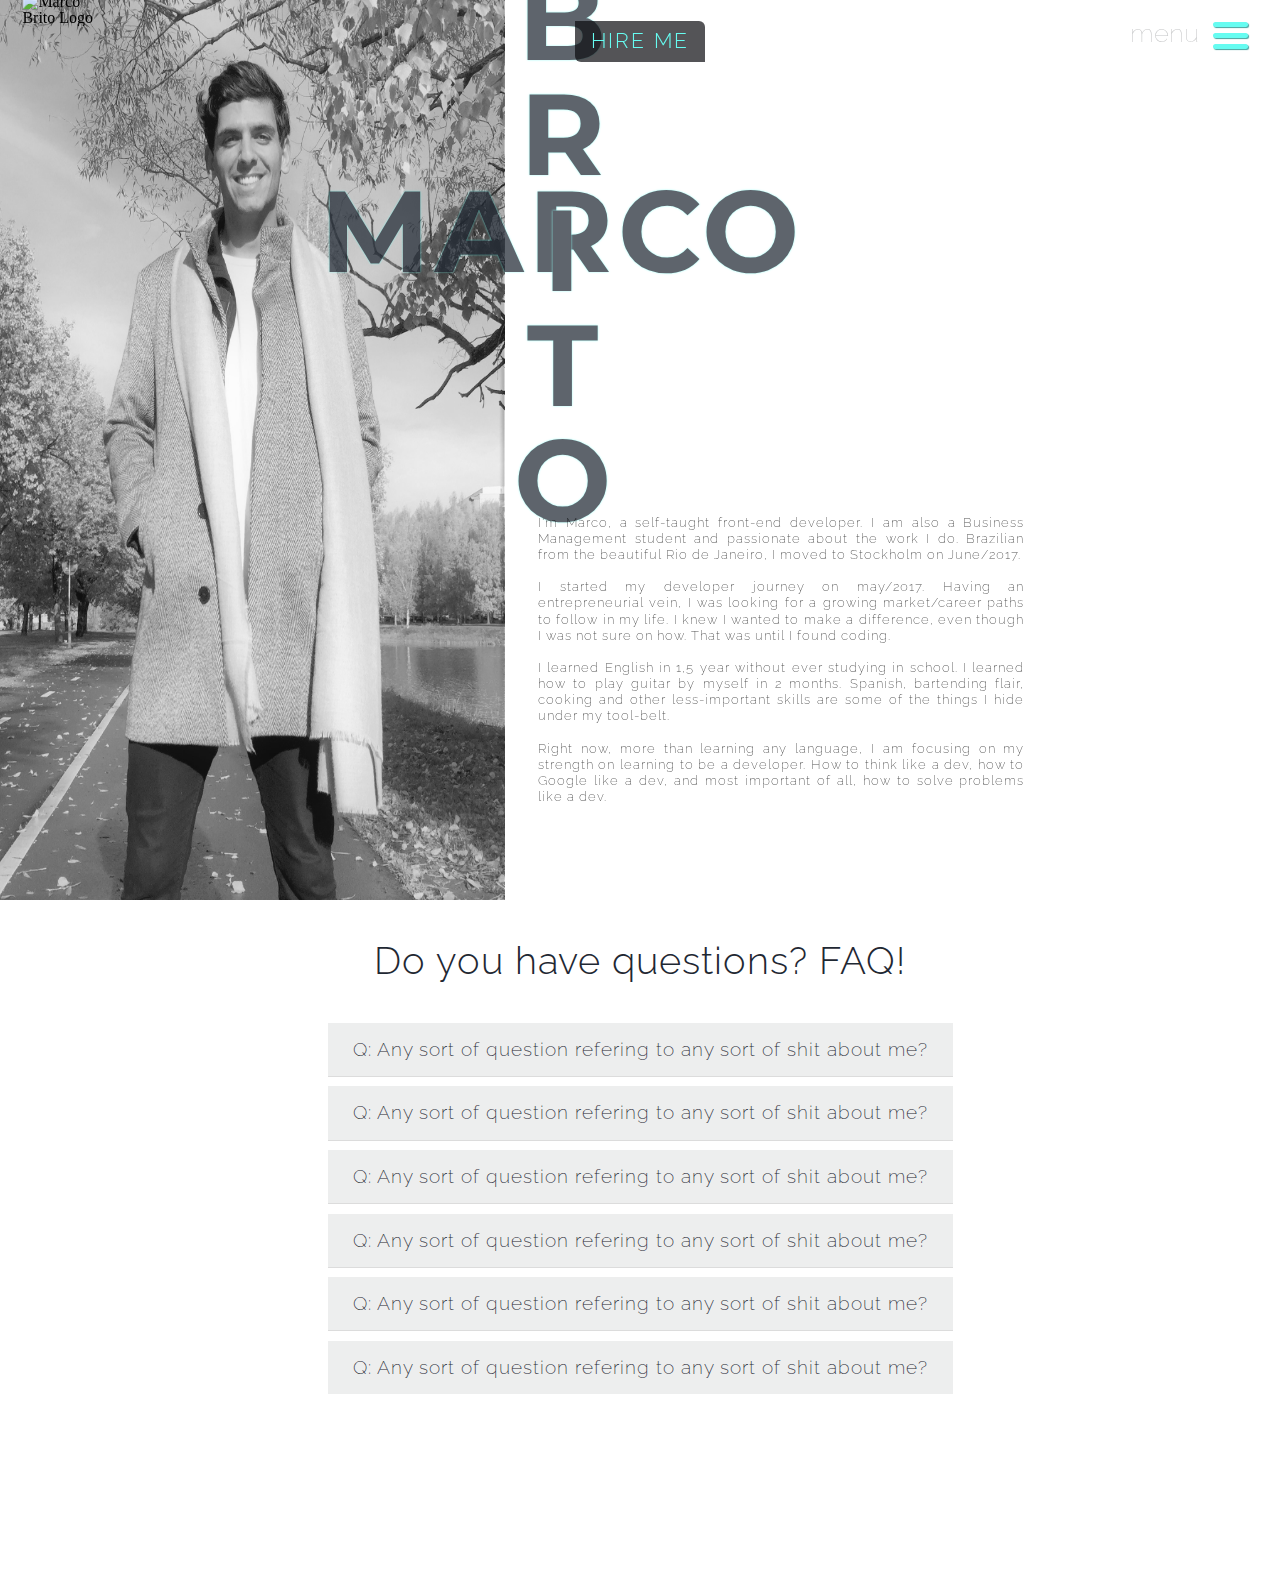
==== about.html @ 698af9b4 "changes \ about page" ====
<!DOCTYPE html>
<html lang="en-us"><!-- No indentation for root element -->

<head>
  <!-- Google Analytics -->
  <script async src="https://www.googletagmanager.com/gtag/js?id=UA-107699756-1"></script>
  <script>
    window.dataLayer = window.dataLayer || [];
    function gtag(){dataLayer.push(arguments);}
    gtag('js', new Date());
    gtag('config', 'UA-107699756-1');
  </script>
  <!-- SEO-related tags-->
  <meta name="description" content="Front-end developer based in Stockholm, Sweden.">
  <meta name="keywords" content="Web development, Developer, Code, Web Design, Designer, Front-end developer, Coding">  <!--End of SEO-related tags-->

  <meta charset="utf-8">
  <title>Marco Brito | Home</title>
  <meta name="viewport" content="initial-scale=1.0, width=device-width, maximum-scale=1.0, user-scalable=no"/>
  <link rel="shorcut icon" href="img/logo-black-trans.png" type="image/icon"/>
  <!-- Style -->
  <link rel="stylesheet" href="styles/master.css">
  <link href="https://fonts.googleapis.com/css?family=Raleway:400,100,300,700|Montserrat:100,200,300,400,700" rel="stylesheet"/>
  <link rel="stylesheet" href="https://cdnjs.cloudflare.com/ajax/libs/font-awesome/4.7.0/css/font-awesome.min.css">
  <link rel="stylesheet" href="styles/magic.css">
</head>

<body>
  <div id="sideNav" class="sideNav">
    <div class="navContent">
      <a href="index.html" id="home">Home</a>
      <a href="about.html" id="about">About</a>
      <a href="contact.html" id="contact">Work</a>
    </div><!--End navContent -->
    <div class="social-media">
      <a href="https://goo.gl/vkhPxv" target="_blank" class="fa fa-twitter"></a>
      <a href="mailto:marconmbrito@gmail.com" class="fa fa-google"></a>
      <a href="https://goo.gl/o7ZVeK" target="_blank" class="fa fa-github"></a>
      <a href="https://goo.gl/2CjpKu" target="_blank" class="fa fa-linkedin" s></a>
    </div> <!--End social-media ---->
  </div>  <!--End sideNav ------>

  <nav class="main-nav"><!--Nav that appears on main screen -->
    <a href="index.html"><img src="img/logo-blue-trans.png" alt="Marco Brito Logo" class="logo"></a>
    <a href="mailto:marconmbrito@gmail.com" class="hire">hire me</a>
    <div class="menu-icon">
      <div class="bar1"></div>
      <div class="bar2"></div>
      <div class="bar3"></div>
    </div><!-- End Menu-Icon  -->
  </nav><!-- End Nav -->

  <div class="container">
    <div class="about-intro">
      <img src="img/profile-bw.jpg" alt="Photo of Marco Brito">
      <div class="about-text">
        <h1  class="h1">Marco <br> <span>B<br>r<br>i<br>t<br>o</span></h1>
        <p  class="magictime spaceInDown">I'm Marco, a self-taught front-end developer. I am also a      Business Management student and passionate about the work I do. Brazilian from the beautiful Rio de Janeiro, I moved to Stockholm on June/2017. <br><br>

          I started my developer journey on may/2017. Having an entrepreneurial vein, I was looking for a growing market/career paths to follow in my life. I knew I wanted to make a difference, even though I was not sure on how. That was until I found coding.<br><br>

          I learned English in 1,5 year without ever studying in school. I learned how to play guitar by myself in 2 months. Spanish, bartending flair, cooking and other less-important skills are some of the things I hide under my tool-belt.<br><br>

          Right now, more than learning any language, I am focusing on my strength on learning to be a developer. How to think like a dev, how to Google like a dev, and most important of all, how to solve problems like a dev.
    </p>
      </div>
    </div>
    <div class="faq">
      <h2>Do you have questions? FAQ!</h2>
      <ul class="accordion">
        <li>
          <a href="javascript:void(0)" class="js-accordion-trigger">Q: Any sort of question refering to any sort of shit about me?</a>
          <ul class="submenu">
            <li>
              <a href="javascript:void(0)">A: Any sort of answer refering to any sort of shit about me.</a>
            </li>
          </ul>
        </li>
        <li>
          <a href="javascript:void(0)" class="js-accordion-trigger">Q: Any sort of question refering to any sort of shit about me?</a>
          <ul class="submenu">
            <li>
              <a href="javascript:void(0)">A: Any sort of answer refering to any sort of shit about me.</a>
            </li>
          </ul>
        </li>
        <li>
          <a href="javascript:void(0)" class="js-accordion-trigger">Q: Any sort of question refering to any sort of shit about me?</a>
          <ul class="submenu">
            <li>
              <a href="javascript:void(0)">A: Any sort of answer refering to any sort of shit about me.</a>
            </li>
          </ul>
        </li>
        <li>
          <a href="javascript:void(0)" class="js-accordion-trigger">Q: Any sort of question refering to any sort of shit about me?</a>
          <ul class="submenu">
            <li>
              <a href="javascript:void(0)">A: Any sort of answer refering to any sort of shit about me.</a>
            </li>
          </ul>
        </li>
        <li>
          <a href="javascript:void(0)" class="js-accordion-trigger">Q: Any sort of question refering to any sort of shit about me?</a>
          <ul class="submenu">
            <li>
              <a href="javascript:void(0)">A: Any sort of answer refering to any sort of shit about me.</a>
            </li>
          </ul>
        </li>
        <li>
          <a href="javascript:void(0)" class="js-accordion-trigger">Q: Any sort of question refering to any sort of shit about me?</a>
          <ul class="submenu">
            <li>
              <a href="javascript:void(0)">A: Any sort of answer refering to any sort of shit about me.</a>
            </li>
          </ul>
        </li>
      </ul>

    </div>
    <div class="quotes"></div>
  </div>


  <footer>
    <div class="social-media">
      <a href="https://goo.gl/vkhPxv" target="_blank" class="fa fa-twitter"></a>
      <a href="mailto:marconmbrito@gmail.com" class="fa fa-google"></a>
      <a href="https://goo.gl/o7ZVeK" target="_blank" class="fa fa-github"></a>
      <a href="https://goo.gl/2CjpKu" target="_blank" class="fa fa-linkedin" s></a>
    </div>
    <h2>&copy; 2017 - All rights reserved <br> Website handcrafted with love by the owner.<br><br>
    <a href="#"  class="top bounce"> &uArr;</a></h2>
    <div class="location">
        <i class="fa fa-map-marker" aria-hidden="true"></i>
          Stockholm, Sweden
    </div> <!--End of Location -->
  </footer>

  <!-- jQuery -->
  <script type="text/javascript" src="https://cdnjs.cloudflare.com/ajax/libs/jquery/3.2.1/jquery.min.js"></script>
  <!-- My Scripts -->
  <script type="text/javascript" src="js/pages.js"></script>
  <script type="text/javascript" src="js/script.js"></script>
</body>
</html>
---- styles/master.css ----
@charset "UTF-8";
html, body, div, span, applet, object, iframe,
h1, h2, h3, h4, h5, h6, p, blockquote, pre,
a, abbr, acronym, address, big, cite, code,
del, dfn, em, img, ins, kbd, q, s, samp,
small, strike, strong, sub, sup, tt, var,
b, u, i, center,
dl, dt, dd, ol, ul, li,
fieldset, form, label, legend,
table, caption, tbody, tfoot, thead, tr, th, td,
article, aside, canvas, details, embed,
figure, figcaption, footer, header, hgroup,
menu, nav, output, ruby, section, summary,
time, mark, audio, video {
  margin: 0;
  padding: 0;
  border: 0;
  font-size: 100%;
  font: inherit;
  vertical-align: baseline; }

/* HTML5 display-role reset for older browsers */
article, aside, details, figcaption, figure,
footer, header, hgroup, menu, nav, section {
  display: block; }

body {
  line-height: 1; }

ol, ul {
  list-style: none; }

blockquote, q {
  quotes: none; }

blockquote:before, blockquote:after,
q:before, q:after {
  content: '';
  content: none; }

table {
  border-collapse: collapse;
  border-spacing: 0; }

a {
  text-decoration: none;
  color: inherit; }

* {
  box-sizing: border-box;
  -moz-box-sizing: border-box; }

h1, body, html {
  margin: 0;
  padding: 0; }

.bounce {
  -moz-animation: bounce 2s infinite;
  -webkit-animation: bounce 2s infinite;
  animation: bounce 2s infinite; }

@keyframes bounce {
  0%, 20%, 50%, 80%, 100% {
    transform: translateY(0); }
  40% {
    transform: translateY(-30px); }
  60% {
    transform: translateY(-15px); } }
@keyframes fadeIn {
  0% {
    opacity: 0;
    margin-top: 500px; }
  30% {
    margin-top: 250px; }
  100% {
    margin-top: 1em;
    opacity: 1; } }
.sideNav {
  width: 100%;
  height: 0;
  position: fixed;
  z-index: 6;
  top: 0;
  right: 0;
  background: linear-gradient(rgba(31, 40, 51, 0.9) 0%, transparent 200%);
  overflow: hidden;
  -webkit-transition: all 500ms cubic-bezier(0.68, -0.55, 0.265, 1.55);
  -moz-transition: all 500ms cubic-bezier(0.68, -0.55, 0.265, 1.55);
  -o-transition: all 500ms cubic-bezier(0.68, -0.55, 0.265, 1.55);
  transition: all 500ms cubic-bezier(0.68, -0.55, 0.265, 1.55);
  display: flex;
  flex-direction: column;
  justify-content: space-around;
  align-items: center;
  text-align: center;
  font-family: "Raleway", sans-serif;
  font-size: 1.6em;
  font-weight: 300;
  line-height: 1;
  letter-spacing: 1px;
  text-transform: uppercase;
  color: #0b0c10; }
  .sideNav .navContent {
    margin-top: 50px; }
    .sideNav .navContent a {
      display: block;
      margin: 30px 0;
      border-radius: 3px;
      padding: 10px 12px;
      background: #66fcf1;
      -webkit-transition: all 200ms;
      -moz-transition: all 200ms;
      transition: all 200ms; }
      .sideNav .navContent a:hover {
        box-shadow: 0px 0px 0px 2px #c5c6c7, 0px 0px 0px 4px #66fcf1; }
      .sideNav .navContent a:active {
        box-shadow: 0px 0px 0px 1px #66fcf1 inset, 0px 0px 2px 3px #c5c6c7 inset; }
      .sideNav .navContent a:first-of-type {
        position: relative;
        left: 60px; }
      .sideNav .navContent a:last-of-type {
        position: relative;
        right: 60px; }
  .sideNav .social-media {
    display: flex;
    flex-direction: row;
    justify-content: center;
    align-items: center;
    text-align: center; }
    .sideNav .social-media a {
      padding: 0 10px;
      background: none;
      font-size: 1.3em;
      color: #c5c6c7; }
    .sideNav .social-media .fa-twitter:hover {
      color: #0084b4; }
    .sideNav .social-media .fa-github:hover {
      color: #6e5494; }
    .sideNav .social-media .fa-google:hover {
      color: #bd2c00; }
    .sideNav .social-media .fa-linkedin:hover {
      color: #00a0dc; }

.main-nav {
  display: flex;
  flex-direction: row;
  justify-content: center;
  align-items: center;
  position: fixed;
  width: 100%;
  z-index: 99;
  height: 60px;
  -webkit-transition: all 0.8s cubic-bezier(0.86, 0, 0.07, 1);
  -moz-transition: all 0.8s cubic-bezier(0.86, 0, 0.07, 1);
  transition: all 0.8s cubic-bezier(0.86, 0, 0.07, 1); }
  @media only screen and (min-width: 460px) {
    .main-nav {
      height: 75px; } }

.fixed {
  background: rgba(31, 40, 51, 0.7);
  box-shadow: 1px 1px 1px #0b0c10, 2px 2px 1px #45a29e; }

.menu-icon {
  position: absolute;
  right: 1em;
  top: 1em;
  z-index: 99;
  cursor: pointer;
  -webkit-transition: all 0.15s ease-out 0s;
  -moz-transition: all 0.15s ease-out 0s;
  transition: all 0.15s ease-out 0s; }
  .menu-icon:hover {
    opacity: 0.8; }
  @media only screen and (min-width: 780px) {
    .menu-icon {
      right: 2em; }
      .menu-icon::before {
        content: "menu";
        color: #c5c6c7;
        font-family: "Raleway", sans-serif;
        font-size: 1.6em;
        font-weight: 100;
        text-transform: lowercase;
        position: absolute;
        top: 0.2em;
        right: 1.9em; } }

.bar1, .bar2, .bar3 {
  width: 35px;
  height: 5px;
  background-color: #66fcf1;
  margin: 6px 0;
  transition: 0.4s;
  box-shadow: 1px 1px 1px #45a29e;
  border-radius: 6px; }

.rotate .bar1 {
  -webkit-transform: rotate(-45deg) translate(-9px, 6px);
  transform: rotate(-45deg) translate(-9px, 6px); }

.rotate .bar2 {
  opacity: 0;
  position: relative; }

.rotate .bar3 {
  -webkit-transform: rotate(45deg) translate(-8px, -8px);
  transform: rotate(45deg) translate(-8px, -8px); }

.hire {
  background: rgba(11, 12, 16, 0.7);
  color: #66fcf1;
  border-top-right-radius: 6px;
  border-bottom-left-radius: 6px;
  position: relative;
  top: 20px;
  font-family: "Raleway", sans-serif;
  font-size: 1em;
  font-weight: 300;
  line-height: 1.2;
  letter-spacing: 0.1em;
  text-transform: uppercase;
  padding: 0.4em 0.8em;
  position: relative;
  margin-top: 8px;
  top: 0px;
  left: 0px;
  -webkit-transition: all 300ms;
  -moz-transition: all 300ms;
  transition: all 300ms; }
  .hire:hover {
    box-shadow: 2px 2px 0px #66fcf1, 4px 4px 0px #0b0c10;
    top: -4px;
    left: -4px; }
  .hire:active {
    top: 4px;
    left: 4px;
    box-shadow: 0px 0px 0px #fcffff; }
  @media only screen and (min-width: 1200px) {
    .hire {
      margin-top: 0.4em;
      font-size: 1.3em; } }

.logo {
  width: 4em;
  height: auto;
  position: absolute;
  left: 1em;
  top: 0.4em;
  z-index: 99; }
  .logo:hover {
    opacity: 0.8; }
  @media only screen and (min-width: 460px) {
    .logo {
      width: 4.8em;
      top: -0.2em; } }
  @media only screen and (min-width: 780px) {
    .logo {
      left: 1.4em;
      width: 5.3em;
      top: -0.4em; } }

.header {
  width: 100%;
  height: 100vh;
  background: url();
  background-position: center center;
  background-repeat: no-repeat;
  background-size: cover;
  background-attachment: fixed;
  background-image: linear-gradient(rgba(11, 12, 16, 0.6) 0%, transparent 100%), linear-gradient(to top, rgba(11, 12, 16, 0.6) 0%, transparent 100%), url("../img/background.jpg");
  display: flex;
  flex-direction: column;
  justify-content: center;
  align-items: center;
  text-align: center; }

.hero-h1 {
  margin: auto;
  width: 100%;
  font-family: "Raleway", sans-serif;
  font-size: 1.3em;
  font-weight: 200;
  line-height: 1.2;
  letter-spacing: 4px;
  text-transform: uppercase;
  color: #c5c6c7; }
  @media only screen and (min-width: 460px) {
    .hero-h1 {
      font-size: 1.7em; } }
  .hero-h1 span {
    color: #66fcf1;
    text-shadow: 1px 1px 2px #45a29e;
    font-family: "Montserrat", sans-serif;
    font-size: 2.7em;
    font-weight: 600;
    line-height: auto;
    letter-spacing: auto;
    text-transform: uppercase; }
    @media only screen and (min-width: 460px) {
      .hero-h1 span {
        font-size: 3em; } }
    @media only screen and (min-width: 780px) {
      .hero-h1 span {
        font-size: 3.9em; } }
    @media only screen and (min-width: 1200px) {
      .hero-h1 span {
        font-size: 5.2em; } }

.arrow {
  width: 50px;
  position: relative;
  bottom: 40px;
  opacity: 0.7;
  display: none; }
  .arrow:hover {
    opacity: 1; }
  .arrow::before {
    content: "Find out more";
    width: 220px;
    height: 10px;
    font-family: "Raleway", sans-serif;
    font-size: 1.6em;
    font-weight: 200;
    color: #c5c6c7;
    position: absolute;
    right: -3.5em;
    bottom: 2em; }
  @media only screen and (min-width: 780px) {
    .arrow {
      display: block; } }

.intro {
  width: 100%;
  padding: 3em 0;
  background: rgba(197, 198, 199, 0.7); }
  .intro .intro-text {
    width: 90%;
    max-width: 900px;
    margin: auto;
    text-align: justify;
    font-family: "Raleway", sans-serif;
    font-size: 1.2em;
    font-weight: 300;
    line-height: 1.2; }
    @media only screen and (min-width: 460px) {
      .intro .intro-text {
        font-size: 1.5; } }

.grid {
  display: flex;
  flex-direction: row;
  justify-content: space-between;
  align-items: flex-start;
  text-align: center;
  flex-wrap: wrap;
  width: 90%;
  max-width: 980px;
  margin: 3em auto; }
  .grid .grid-item {
    width: 100%;
    margin: 1em auto;
    text-align: left;
    border: 0;
    box-shadow: inset 0px 0px 2px #1f2833;
    border-radius: 6px;
    border: 1px solid #66fcf1;
    padding: 10px; }
    @media only screen and (min-width: 460px) {
      .grid .grid-item {
        width: 48%;
        padding: 10px;
        margin: 0 0.2em;
        height: 270px; } }
    @media only screen and (min-width: 780px) {
      .grid .grid-item {
        border-bottom: 1px solid #0b0c10;
        width: 32%;
        opacity: 0; } }
    @media only screen and (min-width: 1200px) {
      .grid .grid-item {
        height: 240px; } }
  .grid .is-visible {
    animation: fadeIn 1000ms ease-in forwards;
    -webkit-animation: fadeIn 1000ms ease-in forwards;
    -moz-animation: fadeIn 1000ms ease-in forwards;
    text-align: center; }
    .grid .is-visible h2 {
      font-size: 1.2em;
      font-weight: 400;
      margin: 0.5em auto;
      text-shadow: 0.3px 0px 1px #45a29e; }
    .grid .is-visible p {
      font-weight: 100px;
      text-align: justify; }

.no-b {
  border-bottom: 0px !important; }

.mobile::before {
  font-family: FontAwesome;
  content: "";
  font-size: 1.5em;
  margin-right: 0.1em;
  position: relative;
  top: 5px; }

.ui::before {
  content: "UI -";
  margin-right: 0.5em; }

.ux::before {
  content: "UX -";
  margin-right: 0.5em; }

.journey {
  overflow: hidden;
  max-width: 980px;
  margin: 3em auto; }
  .journey-intro {
    max-width: 700px;
    margin: 3em auto;
    text-align: center;
    padding: 0 10px; }
    .journey-intro h2 {
      font-size: 2em;
      font-weight: 300;
      margin: 0.2em auto; }
    .journey-intro p {
      text-align: justify; }

.about-text {
  width: 100%;
  margin: 2.5em auto 0.5em;
  padding: 0 1em;
  text-align: justify;
  flex-direction: column;
  justify-content: space-evenly;
  flex-wrap: wrap;
  align-items: center;
  align-content: flex-start; }

.about-text p, .text-wrap {
  max-width: 500px;
  flex: 1; }

.timeline {
  position: relative; }

.timeline::after {
  content: "";
  position: absolute;
  width: 4px;
  background-color: rgba(31, 40, 51, 0.6);
  top: 0;
  bottom: 0;
  left: 50%;
  margin-left: -1px; }

.wrap {
  padding: 10px 40px;
  position: relative;
  width: 50%; }

.wrap::after {
  content: "";
  position: absolute;
  width: 25px;
  height: 25px;
  right: -15px;
  background-color: #fff;
  border: 2px solid rgba(31, 40, 51, 0.6);
  top: 15px;
  border-radius: 50%;
  z-index: 1; }

.left {
  left: 0; }

.right {
  left: 50%; }

.left::before {
  content: " ";
  height: 0;
  position: absolute;
  top: 22px;
  width: 0;
  z-index: 1;
  right: 30px;
  border: medium solid rgba(31, 40, 51, 0.6);
  border-width: 8px 0 8px 8px;
  border-color: transparent transparent transparent rgba(31, 40, 51, 0.6); }

.right::before {
  content: " ";
  height: 0;
  position: absolute;
  top: 22px;
  width: 0;
  z-index: 1;
  left: 30px;
  border: medium solid rgba(31, 40, 51, 0.6);
  border-width: 8px 8px 8px 0;
  border-color: transparent rgba(31, 40, 51, 0.6) transparent transparent; }

.right::after {
  left: -14px; }

.content {
  max-width: 400px;
  padding: 20px 30px;
  border: 2px solid rgba(31, 40, 51, 0.6);
  position: relative;
  border-radius: 6px; }
  .content h3 {
    font-size: 1.2;
    font-weight: 300;
    margin: 0 auto 0.5em; }

@media all and (max-width: 650px) {
  /* This makes the timeline responsive */
  #about-container {
    width: 100%; }

  .timeline::after {
    left: 31px; }

  .wrap {
    width: 100%;
    padding-left: 70px;
    padding-right: 25px; }

  .wrap::before {
    left: 60px;
    border-width: 8px 8px 8px 0;
    border-color: transparent rgba(31, 40, 51, 0.6) transparent transparent; }

  .left::after, .right::after {
    left: 15px; }

  .right {
    left: 0%; }

  .content {
    padding: 10px 5px; } }
.reviews {
  width: 100%;
  height: 60vh;
  background: url("../img/house2.jpg");
  background-position: center center;
  background-repeat: no-repeat;
  background-size: cover;
  background-attachment: fixed;
  margin: 2em auto auto;
  color: #c5c6c7;
  display: flex;
  flex-direction: column;
  justify-content: center;
  align-items: center;
  text-align: center; }
  .reviews blockquote {
    font-size: 1.5em;
    font-weight: 300;
    width: 100%;
    margin: auto;
    padding: 0.3em;
    text-align: center; }
    .reviews blockquote::before {
      content: "“";
      font-family: "Montserrat", sans-serif;
      width: 10px;
      height: 10px;
      position: relative;
      bottom: 20px;
      left: 45.5%;
      font-size: 3em;
      font-weight: bold;
      color: #66fcf1; }
    .reviews blockquote cite {
      text-align: right;
      display: block;
      padding-right: 1em;
      font-size: 0.6em;
      font-weight: 100; }
      @media only screen and (min-width: 1200px) {
        .reviews blockquote cite {
          margin-right: 1.3em; } }
    @media only screen and (min-width: 780px) {
      .reviews blockquote {
        font-size: 1.9em; } }

.bedges {
  width: 100%;
  height: auto;
  background: rgba(197, 198, 199, 0.2);
  display: flex;
  flex-direction: row;
  justify-content: space-between;
  align-items: flex-start;
  text-align: center;
  flex: 1;
  flex-wrap: wrap;
  padding: 1em 0;
  overflow: hidden;
  margin-bottom: 8em;
  z-index: 1;
  -webkit-box-shadow: #0b0c10 0 1px 20px 0;
  -moz-box-shadow: #0b0c10 0 1px 20px 0;
  box-shadow: #0b0c10 0 1px 20px 0; }
  .bedges .slideshow, .bedges .b-text {
    width: 90%;
    margin: 0 auto; }
    @media only screen and (min-width: 780px) {
      .bedges .slideshow, .bedges .b-text {
        width: 49%;
        order: -1; } }

.slide-image {
  max-width: 100%; }
  .slide-image h4 {
    font-size: 1.4em;
    font-weight: 300;
    margin: 1em 0 0 0.5em;
    padding: 0.2em; }
  .slide-image img {
    width: 220px;
    height: 270px; }

.b-text {
  color: #1f2833;
  margin: 1em 0;
  padding: 0;
  width: 100%;
  padding: 5px;
  order: -2; }
  .b-text p {
    text-align: justify;
    max-width: 600px;
    letter-spacing: 1px;
    line-height: 1.2; }
    .b-text p a {
      font-weight: bold;
      opacity: 0.5;
      color: #66fcf1; }
      .b-text p a:hover {
        opacity: 1; }
  .b-text h3 {
    font-size: 1.6em;
    font-weight: 300;
    margin: 0.8em auto 0.8em; }

footer {
  font-family: "Raleway", sans-serif;
  font-size: 1em;
  font-weight: 200;
  display: flex;
  flex-direction: row;
  justify-content: center;
  align-items: center;
  text-align: center;
  z-index: -1;
  position: fixed;
  left: 0;
  bottom: 0;
  right: 0;
  min-height: 10em;
  background-attachment: fixed;
  background-size: cover;
  background: rgba(31, 40, 51, 0.9);
  color: #c5c6c7;
  padding: 10px; }
  footer .location, footer .social-media {
    display: none; }
  @media only screen and (min-width: 780px) {
    footer {
      justify-content: space-evenly;
      font-size: 1.2em;
      min-height: 8em; }
      footer .location, footer .social-media {
        display: block; } }
  footer .social-media a {
    margin: 0 0.1em;
    font-size: 1.5em; }
  footer .social-media .fa-twitter:hover {
    color: #0084b4; }
  footer .social-media .fa-github:hover {
    color: #6e5494; }
  footer .social-media .fa-google:hover {
    color: #bd2c00; }
  footer .social-media .fa-linkedin:hover {
    color: #00a0dc; }

.top {
  position: fixed;
  bottom: 15px;
  right: 15px;
  font-size: 2em; }

.main-content {
  font-family: "Raleway", sans-serif;
  font-size: 1.2em;
  font-weight: 200;
  text-align: justify;
  z-index: 1;
  background: #fff; }

.about-intro {
  font-family: "Raleway", sans-serif;
  font-size: 1.2em;
  font-weight: 200;
  line-height: 1.2;
  letter-spacing: 1px;
  width: 100%;
  display: flex;
  flex-direction: row;
  justify-content: center;
  align-items: flex-end;
  flex-wrap: wrap;
  overflow: hidden; }
  .about-intro img {
    margin-top: 4em;
    width: 100%;
    height: 100%;
    height: 700px;
    position: relative;
    opacity: 0;
    right: 15em; }
    @media only screen and (min-width: 780px) {
      .about-intro img {
        min-height: 100vh;
        width: 40%;
        margin: 0; } }
  .about-intro .about-text {
    display: flex;
    flex-direction: column;
    justify-content: space-between;
    text-align: center;
    width: 100%;
    text-align: justify; }
    @media only screen and (min-width: 780px) {
      .about-intro .about-text {
        width: 60%; } }
    .about-intro .about-text h1 {
      font-family: "Montserrat", sans-serif;
      font-size: 3em;
      font-weight: bold;
      line-height: 1;
      letter-spacing: 5px;
      text-transform: uppercase;
      color: #1f2833;
      text-shadow: 0px 0px 2px #66fcf1;
      text-align: center;
      position: absolute;
      top: 0.9em;
      left: 0; }
      .about-intro .about-text h1 span {
        position: absolute;
        top: -1em;
        left: 40%;
        top: -4em; }
      @media only screen and (min-width: 460px) {
        .about-intro .about-text h1 {
          font-size: 4em; } }
      @media only screen and (min-width: 780px) {
        .about-intro .about-text h1 {
          position: absolute;
          top: 1.5em;
          left: 21%;
          font-size: 5em; } }
      @media only screen and (min-width: 1200px) {
        .about-intro .about-text h1 {
          font-size: 6em;
          left: 25%;
          opacity: 0; } }
    .about-intro .about-text p {
      font-size: 0.9em;
      padding: 1em 0.5em; }
      @media only screen and (min-width: 780px) {
        .about-intro .about-text p {
          width: 70%;
          font-size: 0.7em;
          margin-bottom: 10%; } }
      @media only screen and (min-width: 1200px) {
        .about-intro .about-text p {
          margin-bottom: 10%; } }
      @media only screen and (min-width: 1500px) {
        .about-intro .about-text p {
          margin-bottom: 10%; } }

.accordion {
  padding: 0; }
  .accordion ul {
    margin: 0;
    padding: 0; }
  .accordion li {
    border-bottom: 1px solid gainsboro;
    list-style: none;
    background-color: rgba(197, 198, 199, 0.3);
    margin: 0.5em 0; }
    .accordion li > a {
      display: block;
      padding: 15px;
      text-decoration: none; }
    .accordion li:last-child {
      border: 0; }
    .accordion li:focus, .accordion li:hover {
      background-color: #fbfbfb; }
  .accordion ul.submenu {
    display: none; }
    .accordion ul.submenu li {
      background-color: #e9e9e9;
      font-weight: 300; }
      .accordion ul.submenu li:first-child {
        border-top: 1px solid gainsboro;
        box-shadow: inset 0 1px 1px #d9d9d9; }
      .accordion ul.submenu li:focus, .accordion ul.submenu li:hover {
        background-color: #eeeeee; }
  .accordion .is-expanded {
    display: block;
    padding-bottom: 0; }

.faq {
  width: 90%;
  max-width: 625px;
  margin: 2em auto 8em;
  text-align: center;
  padding-bottom: 2em;
  font-family: "Raleway", sans-serif;
  font-size: 1.2em;
  font-weight: 200;
  line-height: 1.2;
  letter-spacing: 1px;
  color: #1f2833; }
  .faq h2 {
    font-size: 2em;
    margin: 1em auto;
    font-weight: 300; }

.container {
  width: 100%;
  background: #fff;
  margin-bottom: 9em; }

/*# sourceMappingURL=master.css.map */
---- styles/magic.css ----
.magictime{animation-duration:1s;animation-fill-mode:both}.puffIn{animation-name:puffIn}@keyframes puffIn{0%{opacity:0;transform-origin:50% 50%;transform:scale(2,2);filter:blur(2px)}100%{opacity:1;transform-origin:50% 50%;transform:scale(1,1);filter:blur(0)}}.puffOut{animation-name:puffOut}@keyframes puffOut{0%{opacity:1;transform-origin:50% 50%;transform:scale(1,1);filter:blur(0)}100%{opacity:0;transform-origin:50% 50%;transform:scale(2,2);filter:blur(2px)}}.vanishIn{animation-name:vanishIn}@keyframes vanishIn{0%{opacity:0;transform-origin:50% 50%;transform:scale(2,2);filter:blur(90px)}100%{opacity:1;transform-origin:50% 50%;transform:scale(1,1);filter:blur(0)}}.vanishOut{animation-name:vanishOut}@keyframes vanishOut{0%{opacity:1;transform-origin:50% 50%;transform:scale(1,1);filter:blur(0)}100%{opacity:0;transform-origin:50% 50%;transform:scale(2,2);filter:blur(20px)}}.boingInUp{animation-name:boingInUp}@keyframes boingInUp{0%{opacity:0;transform-origin:50% 0;transform:perspective(800px) rotateX(-90deg)}50%{opacity:1;transform-origin:50% 0;transform:perspective(800px) rotateX(50deg)}100%{opacity:1;transform-origin:50% 0;transform:perspective(800px) rotateX(0)}}.boingOutDown{animation-name:boingOutDown}@keyframes boingOutDown{0%{opacity:1;transform-origin:100% 100%;transform:perspective(800px) rotateX(0) rotateY(0)}20%{opacity:1;transform-origin:100% 100%;transform:perspective(800px) rotateX(0) rotateY(10deg)}30%{opacity:1;transform-origin:0 100%;transform:perspective(800px) rotateX(0) rotateY(0)}40%{opacity:1;transform-origin:0 100%;transform:perspective(800px) rotateX(10deg) rotateY(10deg)}100%{opacity:0;transform-origin:100% 100%;transform:perspective(800px) rotateX(90deg) rotateY(0)}}.bombLeftOut{animation-name:bombLeftOut}@keyframes bombLeftOut{0%{opacity:1;transform-origin:50% 50%;transform:rotate(0);filter:blur(0)}50%{opacity:1;transform-origin:-100% 50%;transform:rotate(-160deg);filter:blur(0)}100%{opacity:0;transform-origin:-100% 50%;transform:rotate(-160deg);filter:blur(20px)}}.bombRightOut{animation-name:bombRightOut}@keyframes bombRightOut{0%{opacity:1;transform-origin:50% 50%;transform:rotate(0);filter:blur(0)}50%{opacity:1;transform-origin:200% 50%;transform:rotate(160deg);filter:blur(0)}100%{opacity:0;transform-origin:200% 50%;transform:rotate(160deg);filter:blur(20px)}}.magic{animation-name:magic}@keyframes magic{0%{opacity:1;transform-origin:100% 200%;transform:scale(1,1) rotate(0)}100%{opacity:0;transform-origin:200% 500%;transform:scale(0,0) rotate(270deg)}}.swap{animation-name:swap}@keyframes swap{0%{opacity:0;transform-origin:0 100%;transform:scale(0,0) translate(-700px,0)}100%{opacity:1;transform-origin:100% 100%;transform:scale(1,1) translate(0,0)}}.twisterInDown{animation-name:twisterInDown}@keyframes twisterInDown{0%{opacity:0;transform-origin:0 100%;transform:scale(0,0) rotate(360deg) translateY(-100%)}30%{transform-origin:0 100%;transform:scale(0,0) rotate(360deg) translateY(-100%)}100%{opacity:1;transform-origin:100% 100%;transform:scale(1,1) rotate(0) translateY(0)}}.twisterInUp{animation-name:twisterInUp}@keyframes twisterInUp{0%{opacity:0;transform-origin:100% 0;transform:scale(0,0) rotate(360deg) translateY(100%)}30%{transform-origin:100% 0;transform:scale(0,0) rotate(360deg) translateY(100%)}100%{opacity:1;transform-origin:0 0;transform:scale(1,1) rotate(0) translateY(0)}}.foolishIn{animation-name:foolishIn}@keyframes foolishIn{0%{opacity:0;transform-origin:50% 50%;transform:scale(0,0) rotate(360deg)}20%{opacity:1;transform-origin:0 100%;transform:scale(.5,.5) rotate(0)}40%{opacity:1;transform-origin:100% 100%;transform:scale(.5,.5) rotate(0)}60%{opacity:1;transform-origin:0;transform:scale(.5,.5) rotate(0)}80%{opacity:1;transform-origin:0 0;transform:scale(.5,.5) rotate(0)}100%{opacity:1;transform-origin:50% 50%;transform:scale(1,1) rotate(0)}}.foolishOut{animation-name:foolishOut}@keyframes foolishOut{0%{opacity:1;transform-origin:50% 50%;transform:scale(1,1) rotate(360deg)}20%{opacity:1;transform-origin:0 0;transform:scale(.5,.5) rotate(0)}40%{opacity:1;transform-origin:100% 0;transform:scale(.5,.5) rotate(0)}60%{opacity:1;transform-origin:0;transform:scale(.5,.5) rotate(0)}80%{opacity:1;transform-origin:0 100%;transform:scale(.5,.5) rotate(0)}100%{opacity:0;transform-origin:50% 50%;transform:scale(0,0) rotate(0)}}.holeOut{animation-name:holeOut}@keyframes holeOut{0%{opacity:1;transform-origin:50% 50%;transform:scale(1,1) rotateY(0)}100%{opacity:0;transform-origin:50% 50%;transform:scale(0,0) rotateY(180deg)}}.swashIn{animation-name:swashIn}@keyframes swashIn{0%{opacity:0;transform-origin:50% 50%;transform:scale(0,0)}90%{opacity:1;transform-origin:50% 50%;transform:scale(.9,.9)}100%{opacity:1;transform-origin:50% 50%;transform:scale(1,1)}}.swashOut{animation-name:swashOut}@keyframes swashOut{0%{opacity:1;transform-origin:50% 50%;transform:scale(1,1)}80%{opacity:1;transform-origin:50% 50%;transform:scale(.9,.9)}100%{opacity:0;transform-origin:50% 50%;transform:scale(0,0)}}.spaceInDown{animation-name:spaceInDown}@keyframes spaceInDown{0%{opacity:0;transform-origin:50% 100%;transform:scale(.2) translate(0,200%)}100%{opacity:1;transform-origin:50% 100%;transform:scale(1) translate(0,0)}}.spaceInLeft{animation-name:spaceInLeft}@keyframes spaceInLeft{0%{opacity:0;transform-origin:0 50%;transform:scale(.2) translate(-200%,0)}100%{opacity:1;transform-origin:0 50%;transform:scale(1) translate(0,0)}}.spaceInRight{animation-name:spaceInRight}@keyframes spaceInRight{0%{opacity:0;transform-origin:100% 50%;transform:scale(.2) translate(200%,0)}100%{opacity:1;transform-origin:100% 50%;transform:scale(1) translate(0,0)}}.spaceInUp{animation-name:spaceInUp}@keyframes spaceInUp{0%{opacity:0;transform-origin:50% 0;transform:scale(.2) translate(0,-200%)}100%{opacity:1;transform-origin:50% 0;transform:scale(1) translate(0,0)}}.spaceOutDown{animation-name:spaceOutDown}@keyframes spaceOutDown{0%{opacity:1;transform-origin:50% 100%;transform:scale(1) translate(0,0)}100%{opacity:0;transform-origin:50% 100%;transform:scale(.2) translate(0,200%)}}.spaceOutLeft{animation-name:spaceOutLeft}@keyframes spaceOutLeft{0%{opacity:1;transform-origin:0 50%;transform:scale(1) translate(0,0)}100%{opacity:0;transform-origin:0 50%;transform:scale(.2) translate(-200%,0)}}.spaceOutRight{animation-name:spaceOutRight}@keyframes spaceOutRight{0%{opacity:1;transform-origin:100% 50%;transform:scale(1) translate(0,0)}100%{opacity:0;transform-origin:100% 50%;transform:scale(.2) translate(200%,0)}}.spaceOutUp{animation-name:spaceOutUp}@keyframes spaceOutUp{0%{opacity:1;transform-origin:50% 0;transform:scale(1) translate(0,0)}100%{opacity:0;transform-origin:50% 0;transform:scale(.2) translate(0,-200%)}}.perspectiveDown{animation-name:perspectiveDown}@keyframes perspectiveDown{0%{transform-origin:0 100%;transform:perspective(800px) rotateX(0)}100%{transform-origin:0 100%;transform:perspective(800px) rotateX(-180deg)}}.perspectiveDownReturn{animation-name:perspectiveDownReturn}@keyframes perspectiveDownReturn{0%{transform-origin:0 100%;transform:perspective(800px) rotateX(-180deg)}100%{transform-origin:0 100%;transform:perspective(800px) rotateX(0)}}.perspectiveLeft{animation-name:perspectiveLeft}@keyframes perspectiveLeft{0%{transform-origin:0 0;transform:perspective(800px) rotateY(0)}100%{transform-origin:0 0;transform:perspective(800px) rotateY(-180deg)}}.perspectiveLeftReturn{animation-name:perspectiveLeftReturn}@keyframes perspectiveLeftReturn{0%{transform-origin:0 0;transform:perspective(800px) rotateY(-180deg)}100%{transform-origin:0 0;transform:perspective(800px) rotateY(0)}}.perspectiveRight{animation-name:perspectiveRight}@keyframes perspectiveRight{0%{transform-origin:100% 0;transform:perspective(800px) rotateY(0)}100%{transform-origin:100% 0;transform:perspective(800px) rotateY(180deg)}}.perspectiveRightReturn{animation-name:perspectiveRightReturn}@keyframes perspectiveRightReturn{0%{transform-origin:100% 0;transform:perspective(800px) rotateY(180deg)}100%{transform-origin:100% 0;transform:perspective(800px) rotateY(0)}}.perspectiveUp{animation-name:perspectiveUp}@keyframes perspectiveUp{0%{transform-origin:0 0;transform:perspective(800px) rotateX(0)}100%{transform-origin:0 0;transform:perspective(800px) rotateX(180deg)}}.perspectiveUpReturn{animation-name:perspectiveUpReturn}@keyframes perspectiveUpReturn{0%{transform-origin:0 0;transform:perspective(800px) rotateX(180deg)}100%{transform-origin:0 0;transform:perspective(800px) rotateX(0)}}.rotateDown{animation-name:rotateDown}@keyframes rotateDown{0%{opacity:1;transform-origin:0 0;transform:perspective(800px) rotateX(0) translateZ(0)}100%{opacity:0;transform-origin:50% 100%;transform:perspective(800px) rotateX(-180deg) translateZ(300px)}}.rotateLeft{animation-name:rotateLeft}@keyframes rotateLeft{0%{opacity:1;transform-origin:0 0;transform:perspective(800px) rotateY(0) translateZ(0)}100%{opacity:0;transform-origin:50% 0;transform:perspective(800px) rotateY(180deg) translateZ(300px)}}.rotateRight{animation-name:rotateRight}@keyframes rotateRight{0%{opacity:1;transform-origin:0 0;transform:perspective(800px) rotateY(0) translate3d(0)}100%{opacity:0;transform-origin:50% 0;transform:perspective(800px) rotateY(-180deg) translateZ(150px)}}.rotateUp{animation-name:rotateUp}@keyframes rotateUp{0%{opacity:1;transform-origin:0 0;transform:perspective(800px) rotateX(0) translateZ(0)}100%{opacity:0;transform-origin:50% 0;transform:perspective(800px) rotateX(180deg) translateZ(100px)}}.slideDown{animation-name:slideDown}@keyframes slideDown{0%{transform-origin:0 0;transform:translateY(0)}100%{transform-origin:0 0;transform:translateY(100%)}}.slideDownReturn{animation-name:slideDownReturn}@keyframes slideDownReturn{0%{transform-origin:0 0;transform:translateY(100%)}100%{transform-origin:0 0;transform:translateY(0)}}.slideLeft{animation-name:slideLeft}@keyframes slideLeft{0%{transform-origin:0 0;transform:translateX(0)}100%{transform-origin:0 0;transform:translateX(-100%)}}.slideLeftReturn{animation-name:slideLeftReturn}@keyframes slideLeftReturn{0%{transform-origin:0 0;transform:translateX(-100%)}100%{transform-origin:0 0;transform:translateX(0)}}.slideRight{animation-name:slideRight}@keyframes slideRight{0%{transform-origin:0 0;transform:translateX(0)}100%{transform-origin:0 0;transform:translateX(100%)}}.slideRightReturn{animation-name:slideRightReturn}@keyframes slideRightReturn{0%{transform-origin:0 0;transform:translateX(100%)}100%{transform-origin:0 0;transform:translateX(0)}}.slideUp{animation-name:slideUp}@keyframes slideUp{0%{transform-origin:0 0;transform:translateY(0)}100%{transform-origin:0 0;transform:translateY(-100%)}}.slideUpReturn{animation-name:slideUpReturn}@keyframes slideUpReturn{0%{transform-origin:0 0;transform:translateY(-100%)}100%{transform-origin:0 0;transform:translateY(0)}}.openDownLeft{animation-name:openDownLeft}@keyframes openDownLeft{0%{transform-origin:bottom left;transform:rotate(0);animation-timing-function:ease-out}100%{transform-origin:bottom left;transform:rotate(-110deg);animation-timing-function:ease-in-out}}.openDownLeftReturn{animation-name:openDownLeftReturn}@keyframes openDownLeftReturn{0%{transform-origin:bottom left;transform:rotate(-110deg);animation-timing-function:ease-in-out}100%{transform-origin:bottom left;transform:rotate(0);animation-timing-function:ease-out}}.openDownRight{animation-name:openDownRight}@keyframes openDownRight{0%{transform-origin:bottom right;transform:rotate(0);animation-timing-function:ease-out}100%{transform-origin:bottom right;transform:rotate(110deg);animation-timing-function:ease-in-out}}.openDownRightReturn{animation-name:openDownRightReturn}@keyframes openDownRightReturn{0%{transform-origin:bottom right;transform:rotate(110deg);animation-timing-function:ease-in-out}100%{transform-origin:bottom right;transform:rotate(0);animation-timing-function:ease-out}}.openUpLeft{animation-name:openUpLeft}@keyframes openUpLeft{0%{transform-origin:top left;transform:rotate(0);animation-timing-function:ease-out}100%{transform-origin:top left;transform:rotate(110deg);animation-timing-function:ease-in-out}}.openUpLeftReturn{animation-name:openUpLeftReturn}@keyframes openUpLeftReturn{0%{transform-origin:top left;transform:rotate(110deg);animation-timing-function:ease-in-out}100%{transform-origin:top left;transform:rotate(0);animation-timing-function:ease-out}}.openUpRight{animation-name:openUpRight}@keyframes openUpRight{0%{transform-origin:top right;transform:rotate(0);animation-timing-function:ease-out}100%{transform-origin:top right;transform:rotate(-110deg);animation-timing-function:ease-in-out}}.openUpRightReturn{animation-name:openUpRightReturn}@keyframes openUpRightReturn{0%{transform-origin:top right;transform:rotate(-110deg);animation-timing-function:ease-in-out}100%{transform-origin:top right;transform:rotate(0);animation-timing-function:ease-out}}.openDownLeftOut{animation-name:openDownLeftOut}@keyframes openDownLeftOut{0%{opacity:1;transform-origin:bottom left;transform:rotate(0);animation-timing-function:ease-out}100%{opacity:0;transform-origin:bottom left;transform:rotate(-110deg);animation-timing-function:ease-in-out}}.openDownRightOut{animation-name:openDownRightOut}@keyframes openDownRightOut{0%{opacity:1;transform-origin:bottom right;transform:rotate(0);animation-timing-function:ease-out}100%{opacity:0;transform-origin:bottom right;transform:rotate(110deg);animation-timing-function:ease-in-out}}.openUpLeftOut{animation-name:openUpLeftOut}@keyframes openUpLeftOut{0%{opacity:1;transform-origin:top left;transform:rotate(0);animation-timing-function:ease-out}100%{opacity:0;transform-origin:top left;transform:rotate(110deg);animation-timing-function:ease-in-out}}.openUpRightOut{animation-name:openUpRightOut}@keyframes openUpRightOut{0%{opacity:1;transform-origin:top right;transform:rotate(0);animation-timing-function:ease-out}100%{opacity:0;transform-origin:top right;transform:rotate(-110deg);animation-timing-function:ease-in-out}}.tinDownIn{animation-name:tinDownIn}@keyframes tinDownIn{0%{opacity:0;transform:scale(1,1) translateY(900%)}50%,70%,90%{opacity:1;transform:scale(1.1,1.1) translateY(0)}100%,60%,80%{opacity:1;transform:scale(1,1) translateY(0)}}.tinDownOut{animation-name:tinDownOut}@keyframes tinDownOut{0%,20%,40%,50%{opacity:1;transform:scale(1,1) translateY(0)}10%,30%{opacity:1;transform:scale(1.1,1.1) translateY(0)}100%{opacity:0;transform:scale(1,1) translateY(900%)}}.tinLeftIn{animation-name:tinLeftIn}@keyframes tinLeftIn{0%{opacity:0;transform:scale(1,1) translateX(-900%)}50%,70%,90%{opacity:1;transform:scale(1.1,1.1) translateX(0)}100%,60%,80%{opacity:1;transform:scale(1,1) translateX(0)}}.tinLeftOut{animation-name:tinLeftOut}@keyframes tinLeftOut{0%,20%,40%,50%{opacity:1;transform:scale(1,1) translateX(0)}10%,30%{opacity:1;transform:scale(1.1,1.1) translateX(0)}100%{opacity:0;transform:scale(1,1) translateX(-900%)}}.tinRightIn{animation-name:tinRightIn}@keyframes tinRightIn{0%{opacity:0;transform:scale(1,1) translateX(900%)}50%,70%,90%{opacity:1;transform:scale(1.1,1.1) translateX(0)}100%,60%,80%{opacity:1;transform:scale(1,1) translateX(0)}}.tinRightOut{animation-name:tinRightOut}@keyframes tinRightOut{0%,20%,40%,50%{opacity:1;transform:scale(1,1) translateX(0)}10%,30%{opacity:1;transform:scale(1.1,1.1) translateX(0)}100%{opacity:0;transform:scale(1,1) translateX(900%)}}.tinUpIn{animation-name:tinUpIn}@keyframes tinUpIn{0%{opacity:0;transform:scale(1,1) translateY(-900%)}50%,70%,90%{opacity:1;transform:scale(1.1,1.1) translateY(0)}100%,60%,80%{opacity:1;transform:scale(1,1) translateY(0)}}.tinUpOut{animation-name:tinUpOut}@keyframes tinUpOut{0%,20%,40%,50%{opacity:1;transform:scale(1,1) translateY(0)}10%,30%{opacity:1;transform:scale(1.1,1.1) translateY(0)}100%{opacity:0;transform:scale(1,1) translateY(-900%)}}
.delay-one {
	-webkit-animation-delay: 1s;
	animation-delay: 1s;
}

.delay-two {
	-webkit-animation-delay: 1.4s;
	animation-delay: 1.4s;
}
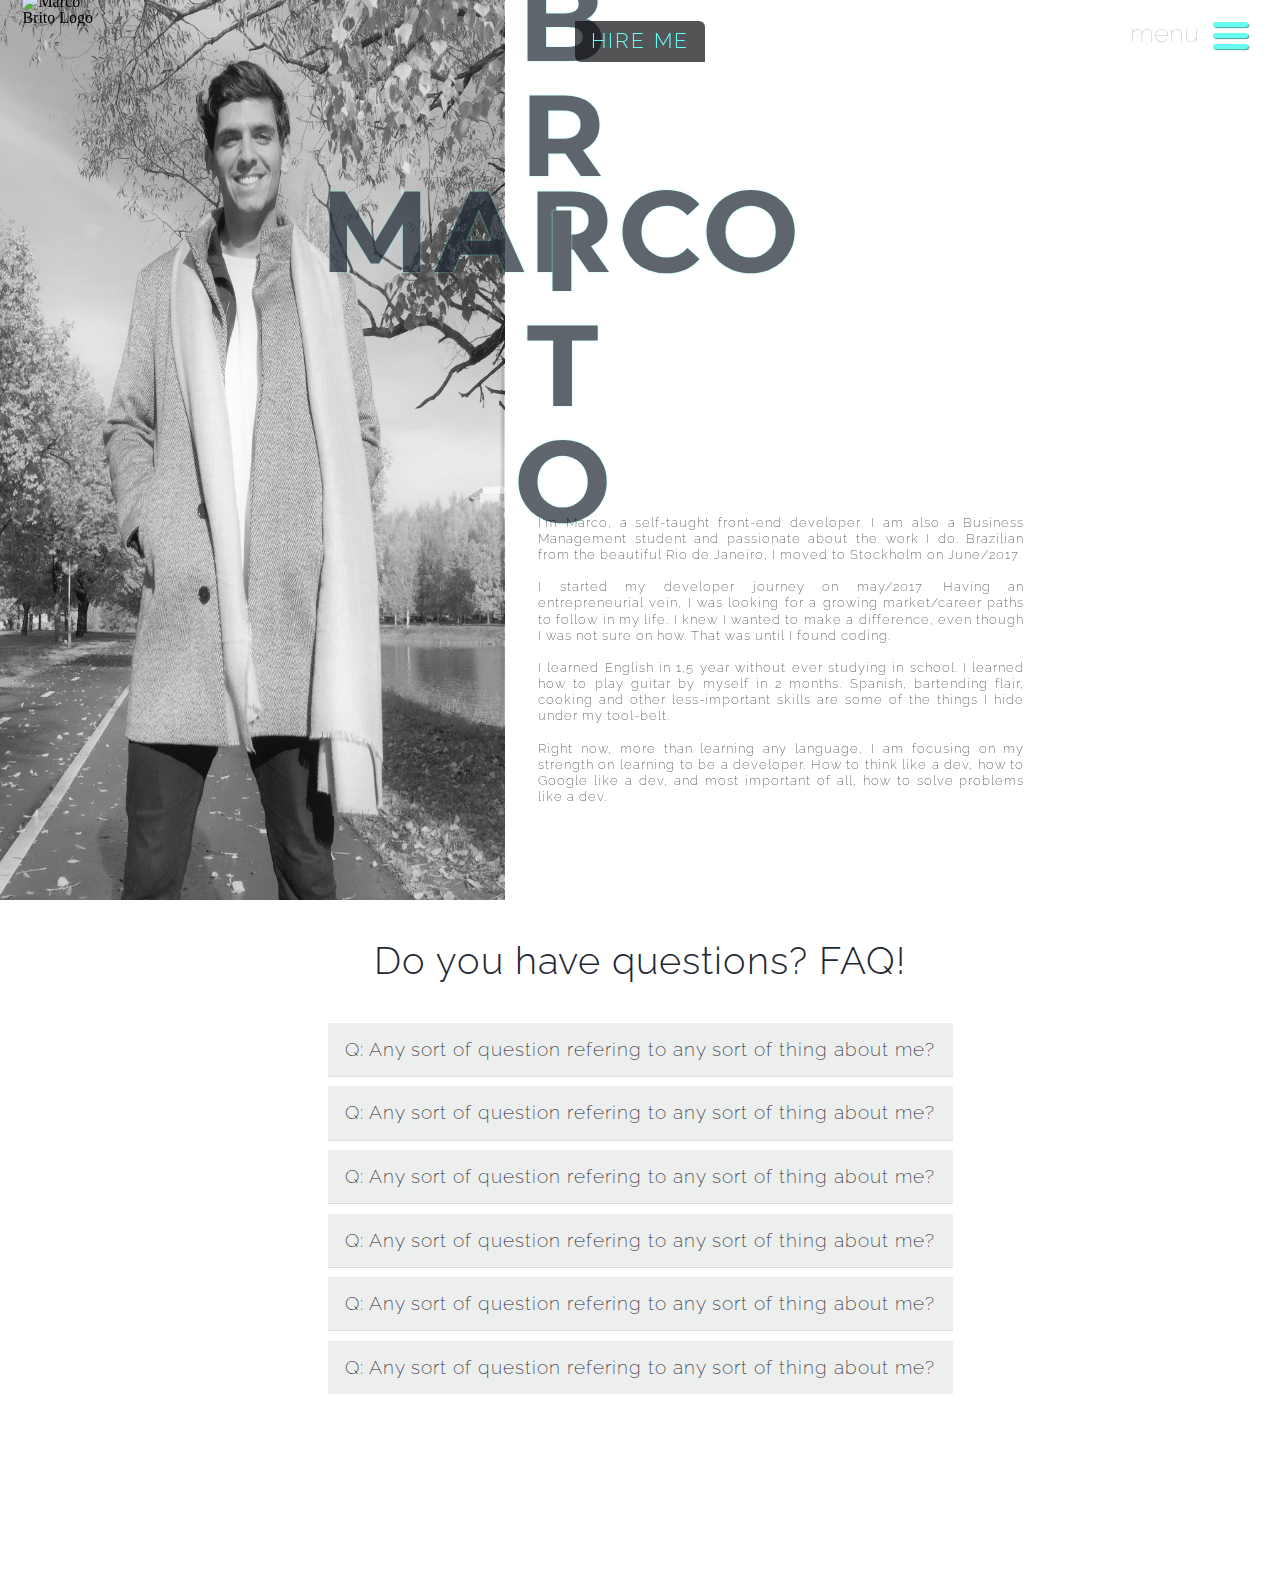
==== commit e3a85b72: "Typo changes" ====
--- a/about.html
+++ b/about.html
@@ -69,50 +69,50 @@
       <h2>Do you have questions? FAQ!</h2>
       <ul class="accordion">
         <li>
-          <a href="javascript:void(0)" class="js-accordion-trigger">Q: Any sort of question refering to any sort of shit about me?</a>
+          <a href="javascript:void(0)" class="js-accordion-trigger">Q: Any sort of question refering to any sort of thing about me?</a>
           <ul class="submenu">
             <li>
-              <a href="javascript:void(0)">A: Any sort of answer refering to any sort of shit about me.</a>
+              <a href="javascript:void(0)">A: Any sort of answer refering to any sort of thing about me.</a>
             </li>
           </ul>
         </li>
         <li>
-          <a href="javascript:void(0)" class="js-accordion-trigger">Q: Any sort of question refering to any sort of shit about me?</a>
+          <a href="javascript:void(0)" class="js-accordion-trigger">Q: Any sort of question refering to any sort of thing about me?</a>
           <ul class="submenu">
             <li>
-              <a href="javascript:void(0)">A: Any sort of answer refering to any sort of shit about me.</a>
+              <a href="javascript:void(0)">A: Any sort of answer refering to any sort of thing about me.</a>
             </li>
           </ul>
         </li>
         <li>
-          <a href="javascript:void(0)" class="js-accordion-trigger">Q: Any sort of question refering to any sort of shit about me?</a>
+          <a href="javascript:void(0)" class="js-accordion-trigger">Q: Any sort of question refering to any sort of thing about me?</a>
           <ul class="submenu">
             <li>
-              <a href="javascript:void(0)">A: Any sort of answer refering to any sort of shit about me.</a>
+              <a href="javascript:void(0)">A: Any sort of answer refering to any sort of thing about me.</a>
             </li>
           </ul>
         </li>
         <li>
-          <a href="javascript:void(0)" class="js-accordion-trigger">Q: Any sort of question refering to any sort of shit about me?</a>
+          <a href="javascript:void(0)" class="js-accordion-trigger">Q: Any sort of question refering to any sort of thing about me?</a>
           <ul class="submenu">
             <li>
-              <a href="javascript:void(0)">A: Any sort of answer refering to any sort of shit about me.</a>
+              <a href="javascript:void(0)">A: Any sort of answer refering to any sort of thing about me.</a>
             </li>
           </ul>
         </li>
         <li>
-          <a href="javascript:void(0)" class="js-accordion-trigger">Q: Any sort of question refering to any sort of shit about me?</a>
+          <a href="javascript:void(0)" class="js-accordion-trigger">Q: Any sort of question refering to any sort of thing about me?</a>
           <ul class="submenu">
             <li>
-              <a href="javascript:void(0)">A: Any sort of answer refering to any sort of shit about me.</a>
+              <a href="javascript:void(0)">A: Any sort of answer refering to any sort of thing about me.</a>
             </li>
           </ul>
         </li>
         <li>
-          <a href="javascript:void(0)" class="js-accordion-trigger">Q: Any sort of question refering to any sort of shit about me?</a>
+          <a href="javascript:void(0)" class="js-accordion-trigger">Q: Any sort of question refering to any sort of thing about me?</a>
           <ul class="submenu">
             <li>
-              <a href="javascript:void(0)">A: Any sort of answer refering to any sort of shit about me.</a>
+              <a href="javascript:void(0)">A: Any sort of answer refering to any sort of thing about me.</a>
             </li>
           </ul>
         </li>
